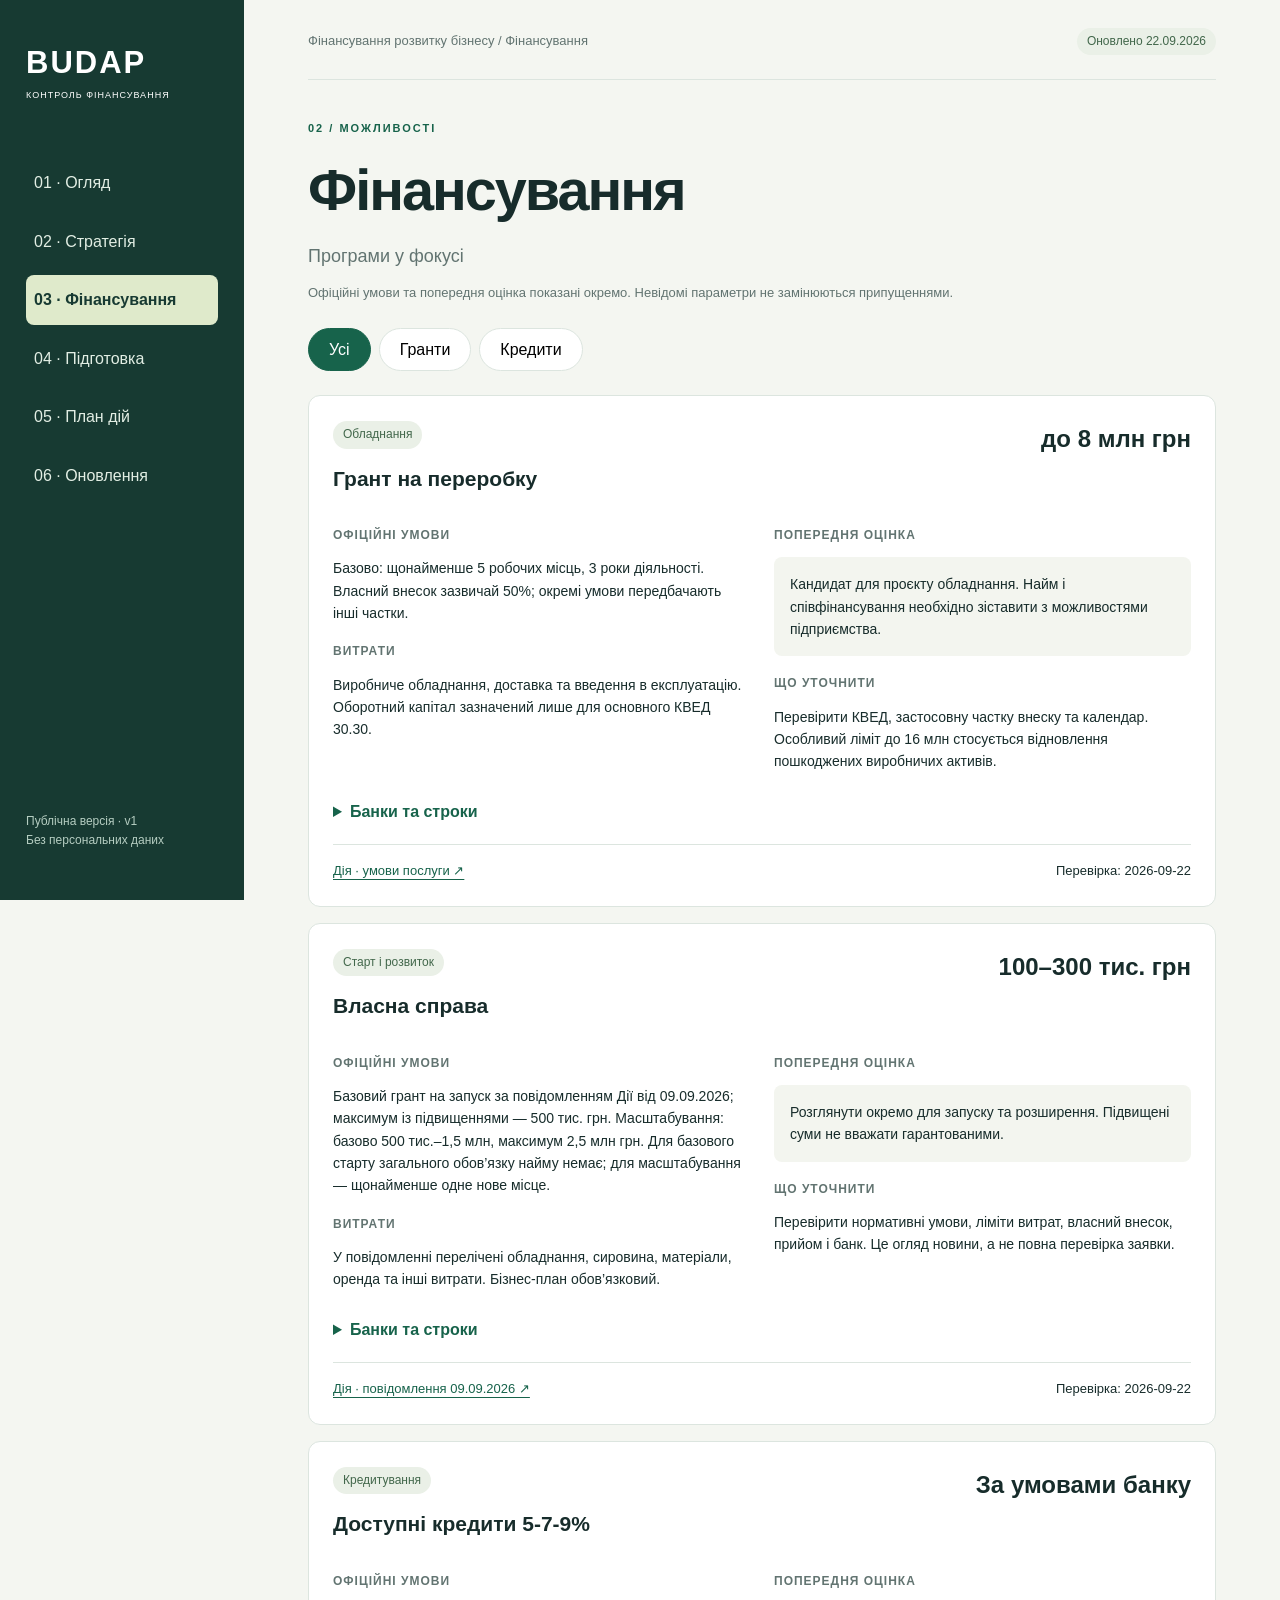
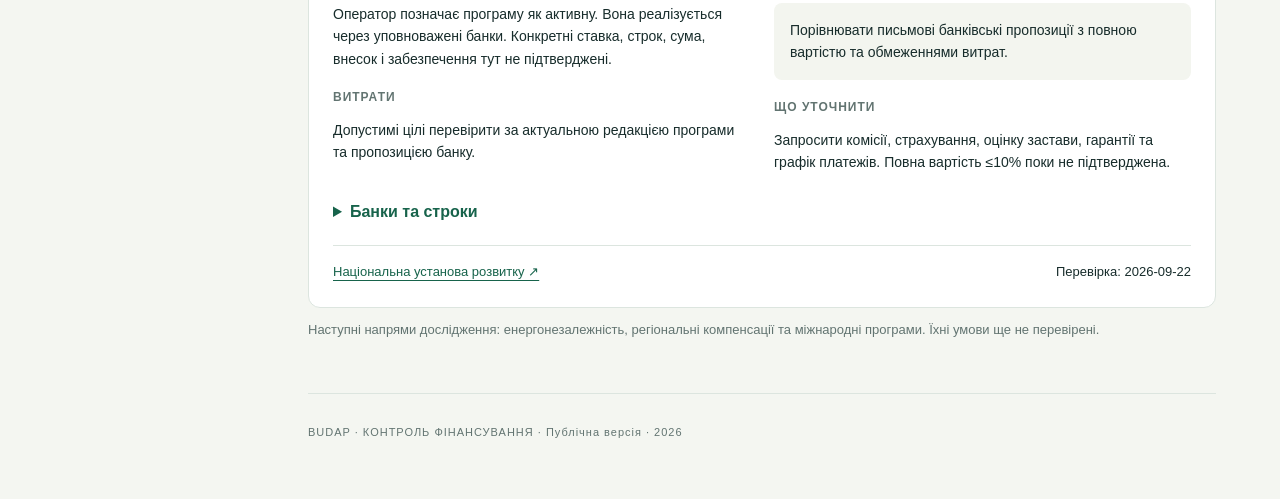
==== funding.html @ 3fa90c42 "Translate dashboard to Ukrainian and split into separate pages" ====
<!doctype html>
<html lang="uk">
<head><meta charset="utf-8"><meta name="viewport" content="width=device-width, initial-scale=1"><title>Фінансування — Budap Finance Control</title><link rel="stylesheet" href="assets/style.css"><script src="assets/app.js" defer></script></head>
<body><a class="skip" href="#content">До вмісту</a><aside class="sidebar"><a class="brand" href="index.html">BUDAP<small>КОНТРОЛЬ ФІНАНСУВАННЯ</small></a><nav aria-label="Розділи панелі"><a href="index.html">01 · Огляд</a><a href="strategy.html">02 · Стратегія</a><a href="funding.html" aria-current="page">03 · Фінансування</a><a href="preparation.html">04 · Підготовка</a><a href="actions.html">05 · План дій</a><a href="history.html">06 · Оновлення</a></nav><p class="sidebar-note">Публічна версія · v1<br>Без персональних даних</p></aside><main id="content"><header><span>Фінансування розвитку бізнесу / Фінансування</span><span class="pill">Оновлено 22.09.2026</span></header><section><p class="eyebrow">02 / МОЖЛИВОСТІ</p><h1>Фінансування</h1><p class="intro">Програми у фокусі</p><p class="muted">Офіційні умови та попередня оцінка показані окремо. Невідомі параметри не замінюються припущеннями.</p><div class="filters" role="group" aria-label="Фільтр програм"><button data-filter="all" aria-pressed="true">Усі</button><button data-filter="grant" aria-pressed="false">Гранти</button><button data-filter="credit" aria-pressed="false">Кредити</button></div><div id="programs" aria-live="polite">Завантажуємо програми…</div><noscript>Для каталогу увімкніть JavaScript.</noscript><p class="muted">Наступні напрями дослідження: енергонезалежність, регіональні компенсації та міжнародні програми. Їхні умови ще не перевірені.</p></section><footer>BUDAP · КОНТРОЛЬ ФІНАНСУВАННЯ · Публічна версія · 2026</footer></main></body></html>
---- assets/style.css ----
:root{--ink:#172c2b;--muted:#627471;--line:#dce5df;--green:#17634b}*{box-sizing:border-box}html{scroll-behavior:smooth;scroll-padding-top:24px}body{margin:0;background:#f4f6f1;color:var(--ink);font:16px/1.6 'Segoe UI',Arial,sans-serif}a{color:var(--green);text-underline-offset:4px}button,select{font:inherit}:focus-visible{outline:3px solid #dc960e;outline-offset:4px}.skip{position:absolute;top:-100px}.skip:focus{top:8px;left:16px;z-index:5;background:white;padding:12px}.sidebar{position:fixed;inset:0 auto 0 0;width:244px;background:#173a32;color:#dce9dc;padding:38px 26px;display:flex;flex-direction:column}.brand{color:white;text-decoration:none;font-size:31px;font-weight:800;letter-spacing:2px}.brand small{display:block;font-size:10px;letter-spacing:3px;font-weight:500}.sidebar nav{margin-top:56px;display:grid;gap:9px}.sidebar nav a{color:#e2eee4;text-decoration:none;padding:12px 8px;border-radius:8px}.sidebar nav a:hover{background:#285044}.sidebar-note{margin-top:auto;font-size:12px;color:#b5cdc1}main{max-width:1500px;margin-left:244px;padding:28px 5vw}header{display:flex;justify-content:space-between;gap:12px;align-items:center;border-bottom:1px solid var(--line);padding-bottom:24px;color:var(--muted);font-size:13px}section{padding:40px 0;border-bottom:1px solid var(--line)}.eyebrow{font-size:11px;font-weight:700;letter-spacing:2px;color:var(--green);margin:0 0 14px}h1{font-size:clamp(34px,4.5vw,62px);line-height:1.12;letter-spacing:-2px;margin:20px 0}h2{font-size:28px;line-height:1.25;margin:0 0 16px;letter-spacing:-.6px}h3{font-size:21px;line-height:1.3;margin:16px 0}p{margin:12px 0}.intro{font-size:18px;color:var(--muted)}.notice{border-left:3px solid #bacd78;background:#eaf0df;padding:14px 18px;font-size:14px;margin:28px 0}.metrics{display:grid;grid-template-columns:repeat(3,1fr);gap:16px}.metrics article,.card{padding:24px;background:white;border:1px solid var(--line);border-radius:12px}.metrics span,.metrics small{display:block;color:var(--muted);font-size:13px}.metrics strong{display:block;font-size:clamp(20px,2.1vw,29px);margin:10px 0;letter-spacing:-.7px}.next{display:flex;align-items:center;justify-content:space-between;gap:24px;background:#dfeacb;padding:28px;border-radius:12px;margin:24px 0}.next p{max-width:570px}.button{display:inline-block;background:var(--green);color:white;padding:12px 18px;text-decoration:none;border-radius:8px;white-space:nowrap}.currency{display:flex;flex-wrap:wrap;align-items:center;justify-content:space-between;gap:18px;padding:18px 0}.currency small{display:block;color:var(--muted);font-size:12px}.currency strong{font-size:22px;margin:0 6px}.muted{color:var(--muted);font-size:13px}.two{display:grid;grid-template-columns:1fr 1fr;gap:24px}.pill{display:inline-block;padding:4px 10px;background:#eaf0e7;color:#42674b;border-radius:30px;font-size:12px}.filters{display:flex;gap:8px;margin:24px 0}.filters button{background:white;border:1px solid var(--line);border-radius:30px;padding:8px 20px;cursor:pointer}.filters button[aria-pressed=true]{color:white;background:var(--green);border-color:var(--green)}#programs{display:grid;gap:16px}.program-head{display:flex;justify-content:space-between;gap:20px}.amount{font-size:24px}h4{font-size:12px;text-transform:uppercase;letter-spacing:1px;margin:18px 0 6px;color:var(--muted)}#programs p{font-size:14px}.assessment{background:#f3f5ef;padding:16px;border-radius:8px}.source{display:flex;justify-content:space-between;gap:14px;flex-wrap:wrap;border-top:1px solid var(--line);padding-top:16px;margin-top:20px;font-size:13px}details{margin-top:14px}summary{cursor:pointer;color:var(--green);font-weight:600}progress{width:100%;height:12px;accent-color:var(--green);margin:12px 0 24px}.doc{display:flex;gap:16px;justify-content:space-between;align-items:center;padding:15px 0;border-bottom:1px solid var(--line)}.doc:last-child{border:0}.doc select{max-width:100%;background:#f4f6f1;border:1px solid #bacbc2;border-radius:7px;padding:8px;color:var(--ink)}.steps{padding-left:25px}.steps li{padding:15px 8px;border-bottom:1px solid var(--line)}.steps p{margin:5px 0;color:var(--muted)}footer{padding:30px 0;font-size:11px;letter-spacing:1px;color:var(--muted)}@media(max-width:1050px){.sidebar{width:205px;padding:30px 18px}main{margin-left:205px;padding:24px}.metrics{grid-template-columns:1fr}.next{align-items:flex-start;flex-direction:column}}@media(max-width:700px){.sidebar{position:static;width:auto;padding:20px}.brand{font-size:25px}.sidebar nav{display:flex;gap:6px;overflow-x:auto;margin-top:20px;padding-bottom:8px}.sidebar nav a{white-space:nowrap;padding:8px}.sidebar-note{display:none}main{margin:0;padding:20px}header{align-items:flex-start;font-size:11px}.two{grid-template-columns:1fr}.program-head{flex-direction:column;gap:0}.doc{align-items:stretch;flex-direction:column}.card{padding:20px}h1{letter-spacing:-1px}.currency{gap:12px}.currency>div{width:100%}section{padding:30px 0}}@media(prefers-reduced-motion:reduce){html{scroll-behavior:auto}}

.sidebar nav a[aria-current="page"]{background:#dfeacb;color:#173a32;font-weight:700}.brand small{font-size:9px;letter-spacing:1px}.card h2{margin-top:16px}.metrics a{display:inline-block;margin-top:14px;font-size:13px}main{min-height:100vh}
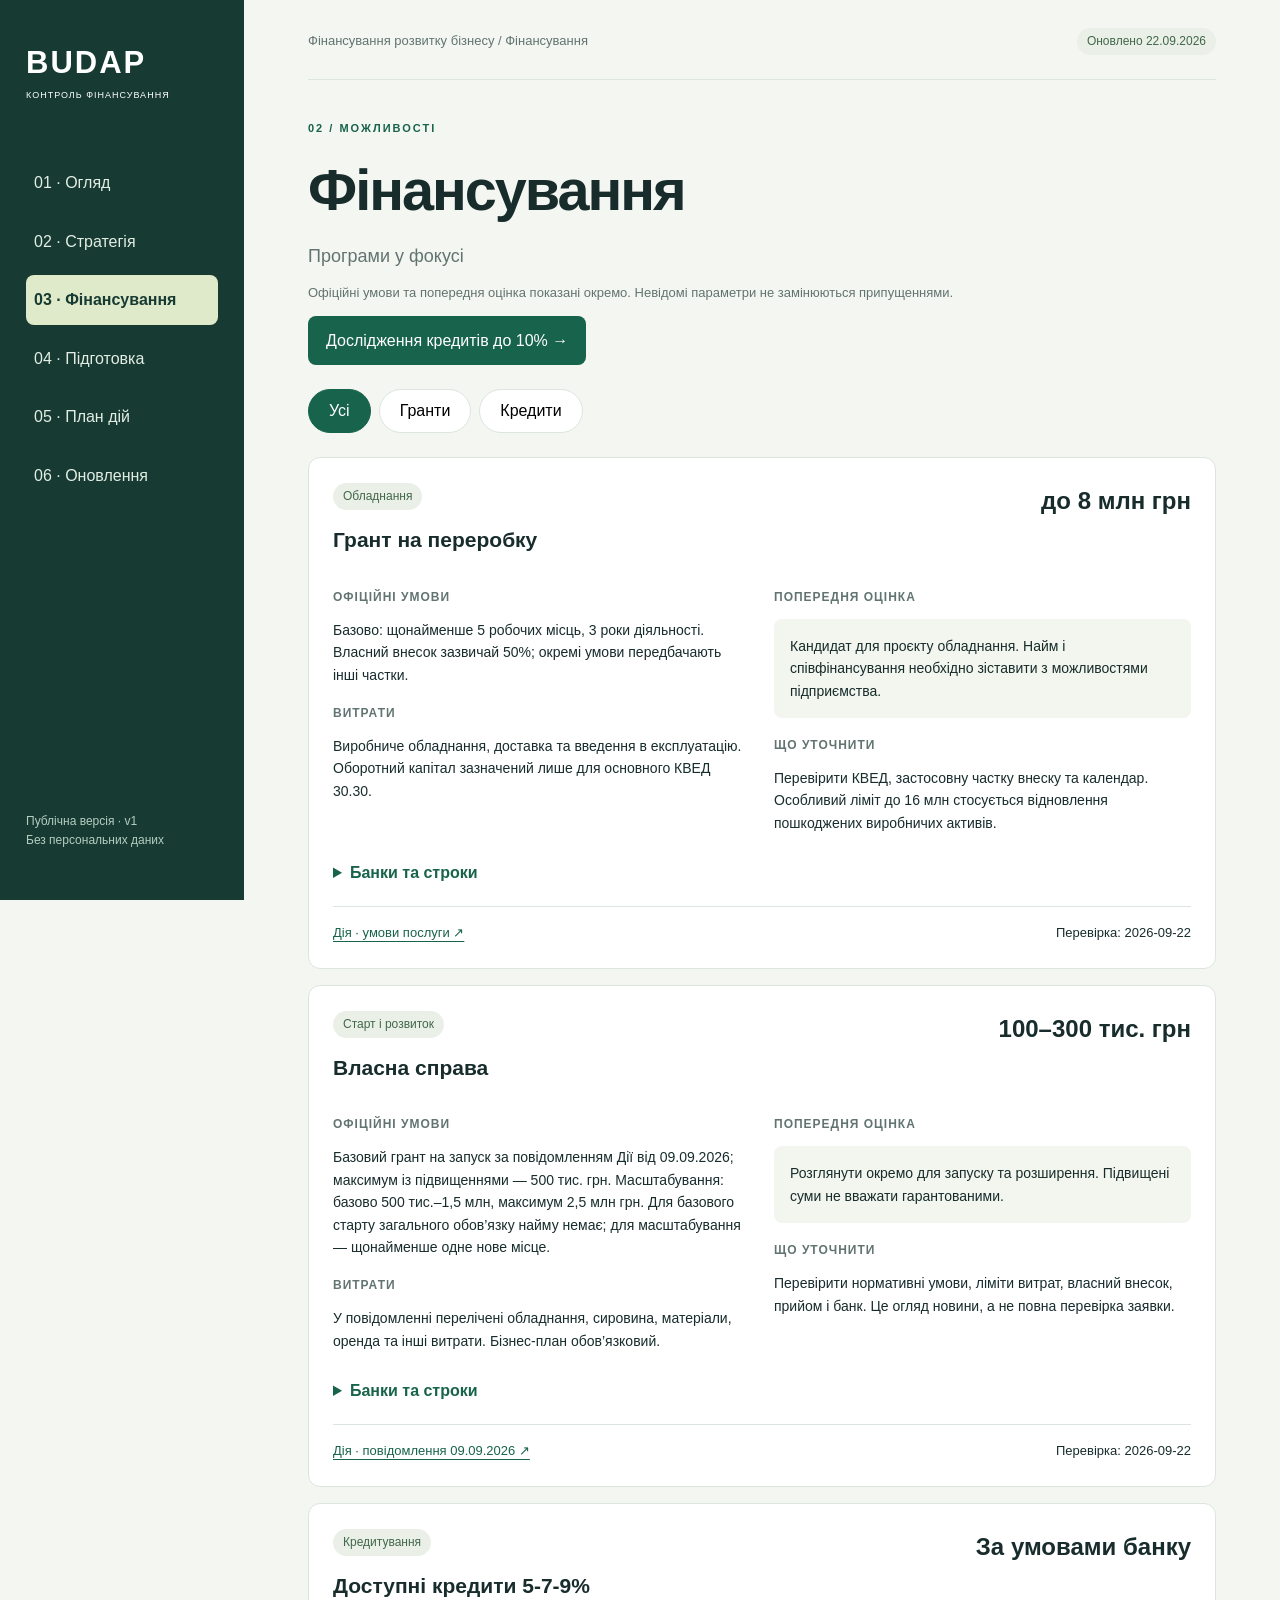
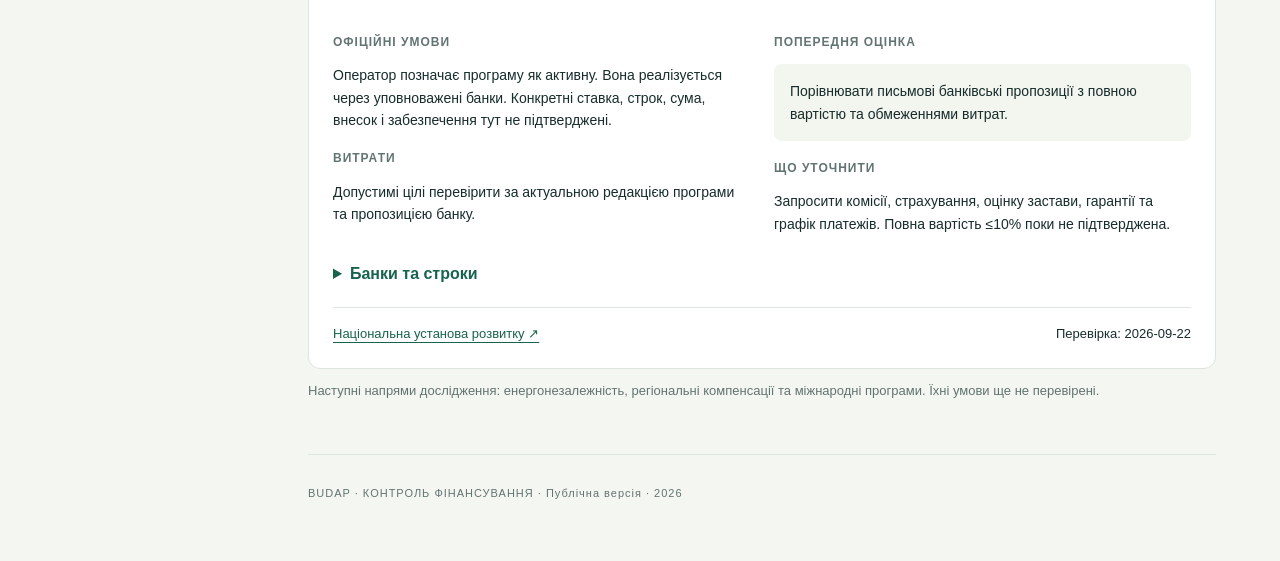
==== commit 51f61f60: "Add sourced review of business credit options up to 10 percent" ====
--- a/funding.html
+++ b/funding.html
@@ -1,4 +1,4 @@
 <!doctype html>
 <html lang="uk">
 <head><meta charset="utf-8"><meta name="viewport" content="width=device-width, initial-scale=1"><title>Фінансування — Budap Finance Control</title><link rel="stylesheet" href="assets/style.css"><script src="assets/app.js" defer></script></head>
-<body><a class="skip" href="#content">До вмісту</a><aside class="sidebar"><a class="brand" href="index.html">BUDAP<small>КОНТРОЛЬ ФІНАНСУВАННЯ</small></a><nav aria-label="Розділи панелі"><a href="index.html">01 · Огляд</a><a href="strategy.html">02 · Стратегія</a><a href="funding.html" aria-current="page">03 · Фінансування</a><a href="preparation.html">04 · Підготовка</a><a href="actions.html">05 · План дій</a><a href="history.html">06 · Оновлення</a></nav><p class="sidebar-note">Публічна версія · v1<br>Без персональних даних</p></aside><main id="content"><header><span>Фінансування розвитку бізнесу / Фінансування</span><span class="pill">Оновлено 22.09.2026</span></header><section><p class="eyebrow">02 / МОЖЛИВОСТІ</p><h1>Фінансування</h1><p class="intro">Програми у фокусі</p><p class="muted">Офіційні умови та попередня оцінка показані окремо. Невідомі параметри не замінюються припущеннями.</p><div class="filters" role="group" aria-label="Фільтр програм"><button data-filter="all" aria-pressed="true">Усі</button><button data-filter="grant" aria-pressed="false">Гранти</button><button data-filter="credit" aria-pressed="false">Кредити</button></div><div id="programs" aria-live="polite">Завантажуємо програми…</div><noscript>Для каталогу увімкніть JavaScript.</noscript><p class="muted">Наступні напрями дослідження: енергонезалежність, регіональні компенсації та міжнародні програми. Їхні умови ще не перевірені.</p></section><footer>BUDAP · КОНТРОЛЬ ФІНАНСУВАННЯ · Публічна версія · 2026</footer></main></body></html>
+<body><a class="skip" href="#content">До вмісту</a><aside class="sidebar"><a class="brand" href="index.html">BUDAP<small>КОНТРОЛЬ ФІНАНСУВАННЯ</small></a><nav aria-label="Розділи панелі"><a href="index.html">01 · Огляд</a><a href="strategy.html">02 · Стратегія</a><a href="funding.html" aria-current="page">03 · Фінансування</a><a href="preparation.html">04 · Підготовка</a><a href="actions.html">05 · План дій</a><a href="history.html">06 · Оновлення</a></nav><p class="sidebar-note">Публічна версія · v1<br>Без персональних даних</p></aside><main id="content"><header><span>Фінансування розвитку бізнесу / Фінансування</span><span class="pill">Оновлено 22.09.2026</span></header><section><p class="eyebrow">02 / МОЖЛИВОСТІ</p><h1>Фінансування</h1><p class="intro">Програми у фокусі</p><p class="muted">Офіційні умови та попередня оцінка показані окремо. Невідомі параметри не замінюються припущеннями.</p><p><a class="button" href="credits.html">Дослідження кредитів до 10% →</a></p><div class="filters" role="group" aria-label="Фільтр програм"><button data-filter="all" aria-pressed="true">Усі</button><button data-filter="grant" aria-pressed="false">Гранти</button><button data-filter="credit" aria-pressed="false">Кредити</button></div><div id="programs" aria-live="polite">Завантажуємо програми…</div><noscript>Для каталогу увімкніть JavaScript.</noscript><p class="muted">Наступні напрями дослідження: енергонезалежність, регіональні компенсації та міжнародні програми. Їхні умови ще не перевірені.</p></section><footer>BUDAP · КОНТРОЛЬ ФІНАНСУВАННЯ · Публічна версія · 2026</footer></main></body></html>
--- a/assets/style.css
+++ b/assets/style.css
@@ -1,3 +1,5 @@
 :root{--ink:#172c2b;--muted:#627471;--line:#dce5df;--green:#17634b}*{box-sizing:border-box}html{scroll-behavior:smooth;scroll-padding-top:24px}body{margin:0;background:#f4f6f1;color:var(--ink);font:16px/1.6 'Segoe UI',Arial,sans-serif}a{color:var(--green);text-underline-offset:4px}button,select{font:inherit}:focus-visible{outline:3px solid #dc960e;outline-offset:4px}.skip{position:absolute;top:-100px}.skip:focus{top:8px;left:16px;z-index:5;background:white;padding:12px}.sidebar{position:fixed;inset:0 auto 0 0;width:244px;background:#173a32;color:#dce9dc;padding:38px 26px;display:flex;flex-direction:column}.brand{color:white;text-decoration:none;font-size:31px;font-weight:800;letter-spacing:2px}.brand small{display:block;font-size:10px;letter-spacing:3px;font-weight:500}.sidebar nav{margin-top:56px;display:grid;gap:9px}.sidebar nav a{color:#e2eee4;text-decoration:none;padding:12px 8px;border-radius:8px}.sidebar nav a:hover{background:#285044}.sidebar-note{margin-top:auto;font-size:12px;color:#b5cdc1}main{max-width:1500px;margin-left:244px;padding:28px 5vw}header{display:flex;justify-content:space-between;gap:12px;align-items:center;border-bottom:1px solid var(--line);padding-bottom:24px;color:var(--muted);font-size:13px}section{padding:40px 0;border-bottom:1px solid var(--line)}.eyebrow{font-size:11px;font-weight:700;letter-spacing:2px;color:var(--green);margin:0 0 14px}h1{font-size:clamp(34px,4.5vw,62px);line-height:1.12;letter-spacing:-2px;margin:20px 0}h2{font-size:28px;line-height:1.25;margin:0 0 16px;letter-spacing:-.6px}h3{font-size:21px;line-height:1.3;margin:16px 0}p{margin:12px 0}.intro{font-size:18px;color:var(--muted)}.notice{border-left:3px solid #bacd78;background:#eaf0df;padding:14px 18px;font-size:14px;margin:28px 0}.metrics{display:grid;grid-template-columns:repeat(3,1fr);gap:16px}.metrics article,.card{padding:24px;background:white;border:1px solid var(--line);border-radius:12px}.metrics span,.metrics small{display:block;color:var(--muted);font-size:13px}.metrics strong{display:block;font-size:clamp(20px,2.1vw,29px);margin:10px 0;letter-spacing:-.7px}.next{display:flex;align-items:center;justify-content:space-between;gap:24px;background:#dfeacb;padding:28px;border-radius:12px;margin:24px 0}.next p{max-width:570px}.button{display:inline-block;background:var(--green);color:white;padding:12px 18px;text-decoration:none;border-radius:8px;white-space:nowrap}.currency{display:flex;flex-wrap:wrap;align-items:center;justify-content:space-between;gap:18px;padding:18px 0}.currency small{display:block;color:var(--muted);font-size:12px}.currency strong{font-size:22px;margin:0 6px}.muted{color:var(--muted);font-size:13px}.two{display:grid;grid-template-columns:1fr 1fr;gap:24px}.pill{display:inline-block;padding:4px 10px;background:#eaf0e7;color:#42674b;border-radius:30px;font-size:12px}.filters{display:flex;gap:8px;margin:24px 0}.filters button{background:white;border:1px solid var(--line);border-radius:30px;padding:8px 20px;cursor:pointer}.filters button[aria-pressed=true]{color:white;background:var(--green);border-color:var(--green)}#programs{display:grid;gap:16px}.program-head{display:flex;justify-content:space-between;gap:20px}.amount{font-size:24px}h4{font-size:12px;text-transform:uppercase;letter-spacing:1px;margin:18px 0 6px;color:var(--muted)}#programs p{font-size:14px}.assessment{background:#f3f5ef;padding:16px;border-radius:8px}.source{display:flex;justify-content:space-between;gap:14px;flex-wrap:wrap;border-top:1px solid var(--line);padding-top:16px;margin-top:20px;font-size:13px}details{margin-top:14px}summary{cursor:pointer;color:var(--green);font-weight:600}progress{width:100%;height:12px;accent-color:var(--green);margin:12px 0 24px}.doc{display:flex;gap:16px;justify-content:space-between;align-items:center;padding:15px 0;border-bottom:1px solid var(--line)}.doc:last-child{border:0}.doc select{max-width:100%;background:#f4f6f1;border:1px solid #bacbc2;border-radius:7px;padding:8px;color:var(--ink)}.steps{padding-left:25px}.steps li{padding:15px 8px;border-bottom:1px solid var(--line)}.steps p{margin:5px 0;color:var(--muted)}footer{padding:30px 0;font-size:11px;letter-spacing:1px;color:var(--muted)}@media(max-width:1050px){.sidebar{width:205px;padding:30px 18px}main{margin-left:205px;padding:24px}.metrics{grid-template-columns:1fr}.next{align-items:flex-start;flex-direction:column}}@media(max-width:700px){.sidebar{position:static;width:auto;padding:20px}.brand{font-size:25px}.sidebar nav{display:flex;gap:6px;overflow-x:auto;margin-top:20px;padding-bottom:8px}.sidebar nav a{white-space:nowrap;padding:8px}.sidebar-note{display:none}main{margin:0;padding:20px}header{align-items:flex-start;font-size:11px}.two{grid-template-columns:1fr}.program-head{flex-direction:column;gap:0}.doc{align-items:stretch;flex-direction:column}.card{padding:20px}h1{letter-spacing:-1px}.currency{gap:12px}.currency>div{width:100%}section{padding:30px 0}}@media(prefers-reduced-motion:reduce){html{scroll-behavior:auto}}
 
 .sidebar nav a[aria-current="page"]{background:#dfeacb;color:#173a32;font-weight:700}.brand small{font-size:9px;letter-spacing:1px}.card h2{margin-top:16px}.metrics a{display:inline-block;margin-top:14px;font-size:13px}main{min-height:100vh}
+
+.credit-report .card{margin:20px 0}.credit-report h2{font-size:23px}.credit-report .pill{white-space:normal}
